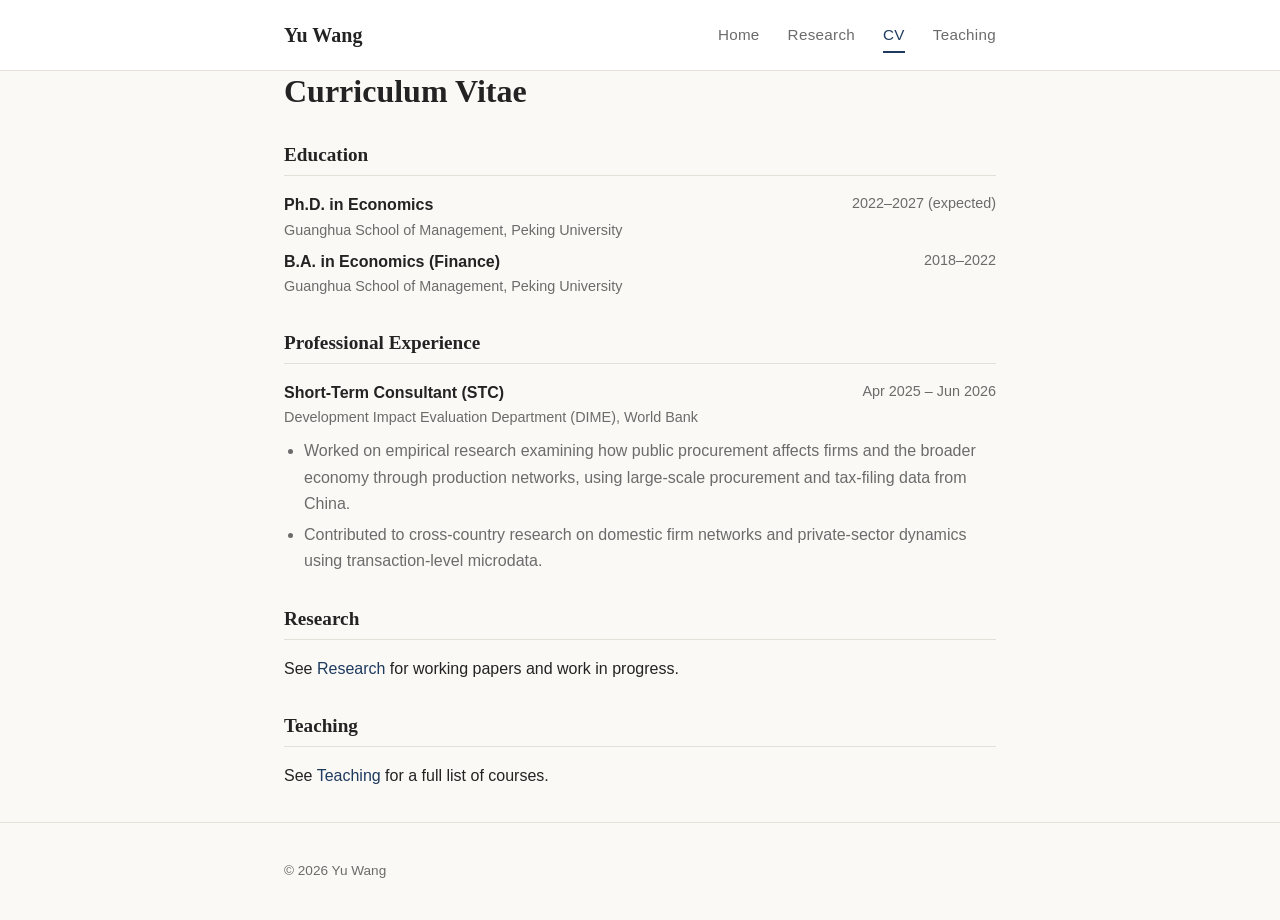
==== cv.html @ 2f106c81 "Initial personal academic website Static HTML/CSS/JS site with Home, Research, CV, and Teaching page" ====
<!DOCTYPE html>
<html lang="en">
<head>
<meta charset="UTF-8">
<meta name="viewport" content="width=device-width, initial-scale=1.0">
<title>CV</title>
<link rel="stylesheet" href="css/style.css">
</head>
<body>
<header class="site-header">
  <div class="container header-inner">
    <a href="index.html" class="site-name">Yu Wang</a>
    <button class="nav-toggle" id="navToggle" aria-label="Toggle navigation" aria-expanded="false">
      <span></span><span></span><span></span>
    </button>
    <nav class="site-nav" id="siteNav">
      <a href="index.html">Home</a>
      <a href="research.html">Research</a>
      <a href="cv.html" class="active">CV</a>
      <a href="teaching.html">Teaching</a>
    </nav>
  </div>
</header>

<main class="container">
  <h1>Curriculum Vitae</h1>

  <section class="cv-section">
    <h2>Education</h2>
    <div class="cv-item">
      <div class="cv-item-main">
        <span class="cv-role">Ph.D. in Economics</span>
        <span class="cv-org">Guanghua School of Management, Peking University</span>
      </div>
      <span class="cv-date">2022–2027 (expected)</span>
    </div>
    <div class="cv-item">
      <div class="cv-item-main">
        <span class="cv-role">B.A. in Economics (Finance)</span>
        <span class="cv-org">Guanghua School of Management, Peking University</span>
      </div>
      <span class="cv-date">2018–2022</span>
    </div>
  </section>

  <section class="cv-section">
    <h2>Professional Experience</h2>
    <div class="cv-item">
      <div class="cv-item-main">
        <span class="cv-role">Short-Term Consultant (STC)</span>
        <span class="cv-org">Development Impact Evaluation Department (DIME), World Bank</span>
      </div>
      <span class="cv-date">Apr 2025 – Jun 2026</span>
    </div>
    <ul class="cv-bullets">
      <li>Worked on empirical research examining how public procurement affects firms and the broader economy through production networks, using large-scale procurement and tax-filing data from China.</li>
      <li>Contributed to cross-country research on domestic firm networks and private-sector dynamics using transaction-level microdata.</li>
    </ul>
  </section>

  <section class="cv-section">
    <h2>Research</h2>
    <p>See <a href="research.html">Research</a> for working papers and work in progress.</p>
  </section>

  <section class="cv-section">
    <h2>Teaching</h2>
    <p>See <a href="teaching.html">Teaching</a> for a full list of courses.</p>
  </section>

  <!-- Honors & Awards: hidden until the scholarship is confirmed, then uncomment and fill in.
  <section class="cv-section">
    <h2>Honors &amp; Awards</h2>
    <div class="cv-item">
      <div class="cv-item-main">
        <span class="cv-role">[Award / Fellowship Name]</span>
        <span class="cv-org">[Awarding Institution]</span>
      </div>
      <span class="cv-date">20XX</span>
    </div>
  </section>
  -->
</main>

<footer class="site-footer">
  <div class="container">
    <p>&copy; <span id="year">2026</span> Yu Wang</p>
  </div>
</footer>

<script src="js/main.js"></script>
</body>
</html>
---- css/style.css ----
:root {
  --color-bg: #faf9f6;
  --color-surface: #ffffff;
  --color-text: #232323;
  --color-text-light: #6b6b6b;
  --color-accent: #1f3a5f;
  --color-border: #e3e0d8;
  --font-serif: Georgia, Cambria, "Times New Roman", Times, serif;
  --font-sans: -apple-system, BlinkMacSystemFont, "Segoe UI", Roboto, Helvetica, Arial, sans-serif;
  --max-width: 760px;
}

* { box-sizing: border-box; }

body {
  margin: 0;
  background: var(--color-bg);
  color: var(--color-text);
  font-family: var(--font-sans);
  line-height: 1.65;
  -webkit-font-smoothing: antialiased;
}

.container {
  max-width: var(--max-width);
  margin: 0 auto;
  padding: 0 1.5rem;
}

a {
  color: var(--color-accent);
  text-decoration: none;
}
a:hover { text-decoration: underline; }

h1, h2, h3 {
  font-family: var(--font-serif);
  font-weight: 600;
  line-height: 1.25;
}

/* Header */
.site-header {
  border-bottom: 1px solid var(--color-border);
  background: var(--color-surface);
}
.header-inner {
  display: flex;
  align-items: center;
  justify-content: space-between;
  padding-top: 1.1rem;
  padding-bottom: 1.1rem;
  flex-wrap: wrap;
}
.site-name {
  font-family: var(--font-serif);
  font-size: 1.25rem;
  font-weight: 700;
  color: var(--color-text);
}
.site-name:hover { text-decoration: none; opacity: 0.8; }

.site-nav {
  display: flex;
  gap: 1.75rem;
}
.site-nav a {
  color: var(--color-text-light);
  font-size: 0.95rem;
  letter-spacing: 0.02em;
  padding: 0.25rem 0;
  border-bottom: 2px solid transparent;
}
.site-nav a:hover { color: var(--color-accent); text-decoration: none; }
.site-nav a.active {
  color: var(--color-accent);
  border-bottom-color: var(--color-accent);
}

.nav-toggle {
  display: none;
  flex-direction: column;
  justify-content: space-between;
  width: 22px;
  height: 16px;
  background: none;
  border: none;
  cursor: pointer;
  padding: 0;
}
.nav-toggle span {
  display: block;
  height: 2px;
  width: 100%;
  background: var(--color-text);
}

/* Main */
main { padding: 3rem 0 4rem; }
main.container > h1:first-child { margin-top: 0; }

.page-intro {
  color: var(--color-text-light);
  margin-top: -0.5rem;
}

/* Home page layout */
.home-grid {
  display: flex;
  gap: 3rem;
  align-items: flex-start;
}
.home-sidebar {
  width: 220px;
  flex-shrink: 0;
}
.home-sidebar .profile-photo {
  width: 100%;
  aspect-ratio: 4 / 5;
  border-radius: 6px;
  overflow: hidden;
  background: var(--color-accent);
  margin-bottom: 1.25rem;
}
.profile-photo img {
  width: 100%;
  height: 100%;
  object-fit: cover;
  display: block;
}
.profile-photo.no-photo img { display: none; }

.home-sidebar h1 { margin: 0 0 0.3rem; font-size: 1.6rem; }
.subtitle {
  color: var(--color-text-light);
  margin: 0 0 1rem;
  font-size: 0.95rem;
}

.home-main { flex: 1; min-width: 0; }
.bio { margin: 2rem 0 2rem; font-size: 1.05rem; }
.bio p { margin: 0 0 0.75rem; }
.bio p:last-child { margin-bottom: 0; }

.links-row { font-size: 0.95rem; }
.links-row .dot {
  color: var(--color-border);
  margin: 0 0.6rem;
}

/* Research page */
.research-section { margin-bottom: 2.5rem; }
.research-section h2 {
  font-size: 1.3rem;
  border-bottom: 1px solid var(--color-border);
  padding-bottom: 0.5rem;
  margin-bottom: 1.25rem;
}
.paper-entry { margin-bottom: 1.75rem; }
.paper-title { font-size: 1.05rem; margin: 0 0 0.3rem; }
.paper-meta {
  color: var(--color-text-light);
  font-style: italic;
  font-size: 0.9rem;
  margin: 0 0 0.5rem;
}
.paper-abstract { margin: 0 0 0.5rem; }
.paper-links { font-size: 0.9rem; }
.paper-links .dot { color: var(--color-border); margin: 0 0.6rem; }

/* CV page */
.cv-section { margin: 2rem 0; }
.cv-section h2 {
  font-size: 1.2rem;
  border-bottom: 1px solid var(--color-border);
  padding-bottom: 0.5rem;
  margin-bottom: 1rem;
}
.cv-item {
  display: flex;
  justify-content: space-between;
  gap: 1rem;
  margin-bottom: 0.4rem;
  flex-wrap: wrap;
}

/* The home page's right column is narrower than the CV page, so role/org
   plus date don't reliably fit on one line. Stack date below instead of
   letting it wrap inconsistently from entry to entry. */
.home-main .cv-item {
  flex-direction: column;
  align-items: flex-start;
  gap: 0.15rem;
}
.cv-item-main { display: flex; flex-direction: column; }
.cv-role { font-weight: 600; }
.cv-org { color: var(--color-text-light); font-size: 0.9rem; }
.cv-date {
  color: var(--color-text-light);
  font-size: 0.9rem;
  white-space: nowrap;
}
.cv-bullets {
  margin: 0.5rem 0 1.25rem;
  padding-left: 1.25rem;
  color: var(--color-text-light);
}
.cv-bullets li { margin-bottom: 0.3rem; }

/* Footer */
.site-footer {
  border-top: 1px solid var(--color-border);
  padding: 1.5rem 0;
  color: var(--color-text-light);
  font-size: 0.85rem;
}

/* Mobile */
@media (max-width: 700px) {
  .nav-toggle { display: flex; }
  .site-nav {
    display: none;
    flex-direction: column;
    gap: 0.75rem;
    width: 100%;
    padding-top: 0.75rem;
  }
  .site-nav.open { display: flex; }
  .home-grid { flex-direction: column; align-items: center; }
  .home-sidebar { width: 100%; max-width: 260px; text-align: center; }
  .home-main { width: 100%; }
}
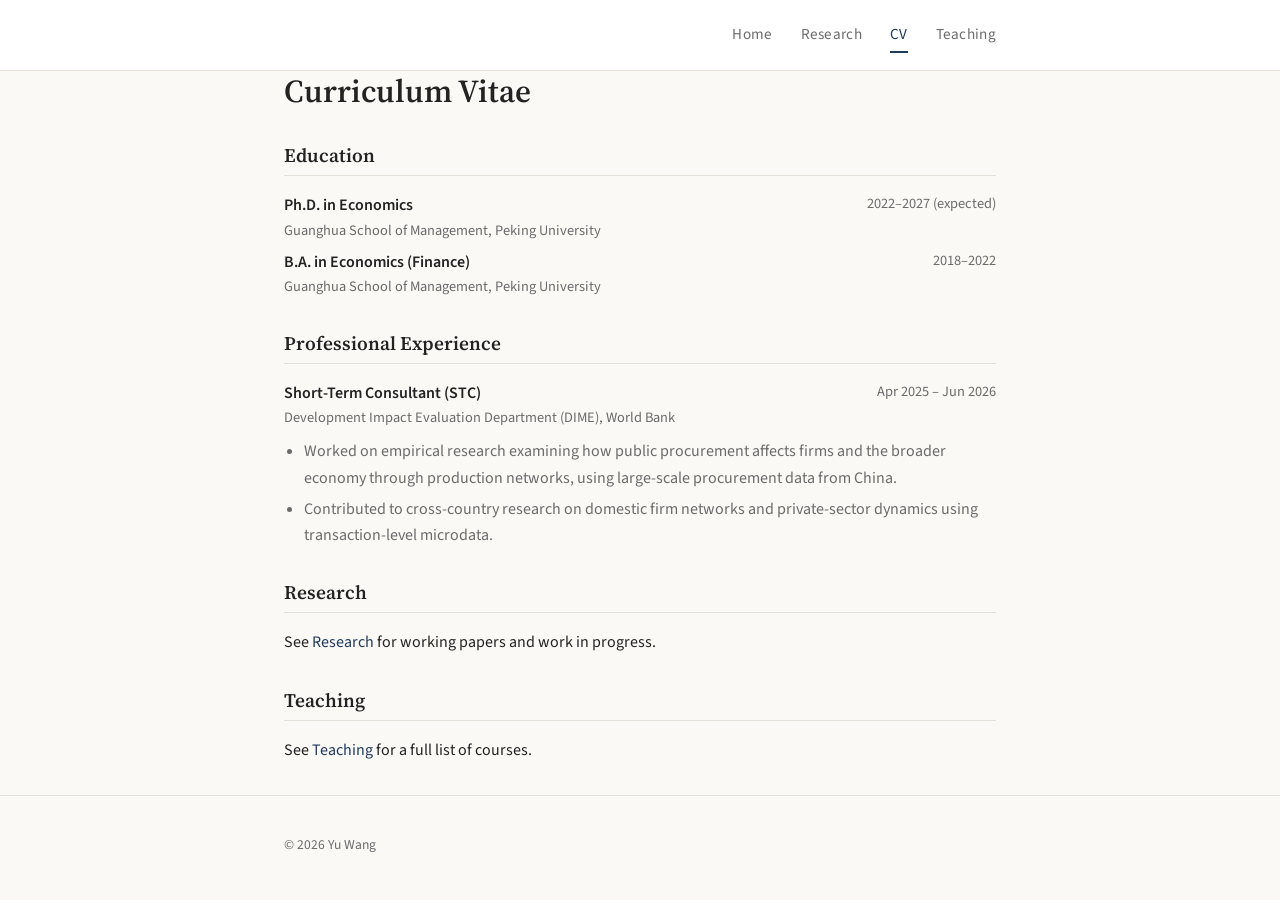
==== commit 44885b7b: "Update fonts, simplify header, compress photo, edit paper title - Switch to Source Serif 4 / Source " ====
--- a/cv.html
+++ b/cv.html
@@ -4,12 +4,14 @@
 <meta charset="UTF-8">
 <meta name="viewport" content="width=device-width, initial-scale=1.0">
 <title>CV</title>
+<link rel="preconnect" href="https://fonts.googleapis.com">
+<link rel="preconnect" href="https://fonts.gstatic.com" crossorigin>
+<link href="https://fonts.googleapis.com/css2?family=Source+Sans+3:ital,wght@0,400;0,600;1,400&family=Source+Serif+4:wght@600;700&display=swap" rel="stylesheet">
 <link rel="stylesheet" href="css/style.css">
 </head>
 <body>
 <header class="site-header">
   <div class="container header-inner">
-    <a href="index.html" class="site-name">Yu Wang</a>
     <button class="nav-toggle" id="navToggle" aria-label="Toggle navigation" aria-expanded="false">
       <span></span><span></span><span></span>
     </button>
@@ -53,7 +55,7 @@
       <span class="cv-date">Apr 2025 – Jun 2026</span>
     </div>
     <ul class="cv-bullets">
-      <li>Worked on empirical research examining how public procurement affects firms and the broader economy through production networks, using large-scale procurement and tax-filing data from China.</li>
+      <li>Worked on empirical research examining how public procurement affects firms and the broader economy through production networks, using large-scale procurement data from China.</li>
       <li>Contributed to cross-country research on domestic firm networks and private-sector dynamics using transaction-level microdata.</li>
     </ul>
   </section>
--- a/css/style.css
+++ b/css/style.css
@@ -5,8 +5,8 @@
   --color-text-light: #6b6b6b;
   --color-accent: #1f3a5f;
   --color-border: #e3e0d8;
-  --font-serif: Georgia, Cambria, "Times New Roman", Times, serif;
-  --font-sans: -apple-system, BlinkMacSystemFont, "Segoe UI", Roboto, Helvetica, Arial, sans-serif;
+  --font-serif: "Source Serif 4", Georgia, Cambria, "Times New Roman", Times, serif;
+  --font-sans: "Source Sans 3", -apple-system, BlinkMacSystemFont, "Segoe UI", Roboto, Helvetica, Arial, sans-serif;
   --max-width: 760px;
 }
 
@@ -47,18 +47,11 @@
 .header-inner {
   display: flex;
   align-items: center;
-  justify-content: space-between;
+  justify-content: flex-end;
   padding-top: 1.1rem;
   padding-bottom: 1.1rem;
   flex-wrap: wrap;
 }
-.site-name {
-  font-family: var(--font-serif);
-  font-size: 1.25rem;
-  font-weight: 700;
-  color: var(--color-text);
-}
-.site-name:hover { text-decoration: none; opacity: 0.8; }
 
 .site-nav {
   display: flex;
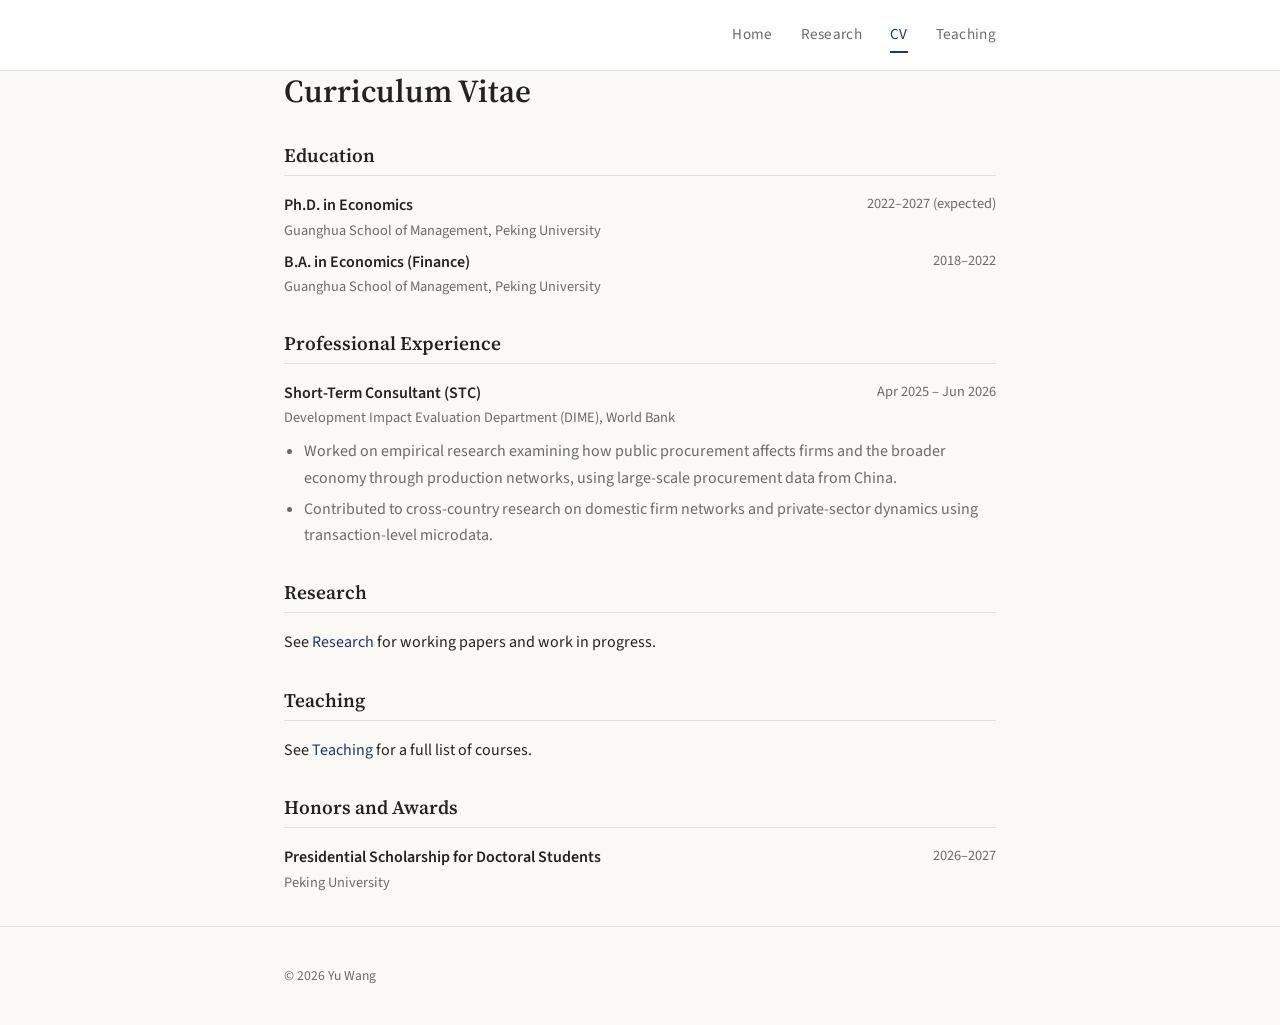
==== commit d5ee45d0: "Add Honors and Awards section to CV" ====
--- a/cv.html
+++ b/cv.html
@@ -70,18 +70,16 @@
     <p>See <a href="teaching.html">Teaching</a> for a full list of courses.</p>
   </section>
 
-  <!-- Honors & Awards: hidden until the scholarship is confirmed, then uncomment and fill in.
   <section class="cv-section">
-    <h2>Honors &amp; Awards</h2>
+    <h2>Honors and Awards</h2>
     <div class="cv-item">
       <div class="cv-item-main">
-        <span class="cv-role">[Award / Fellowship Name]</span>
-        <span class="cv-org">[Awarding Institution]</span>
+        <span class="cv-role">Presidential Scholarship for Doctoral Students</span>
+        <span class="cv-org">Peking University</span>
       </div>
-      <span class="cv-date">20XX</span>
+      <span class="cv-date">2026–2027</span>
     </div>
   </section>
-  -->
 </main>
 
 <footer class="site-footer">
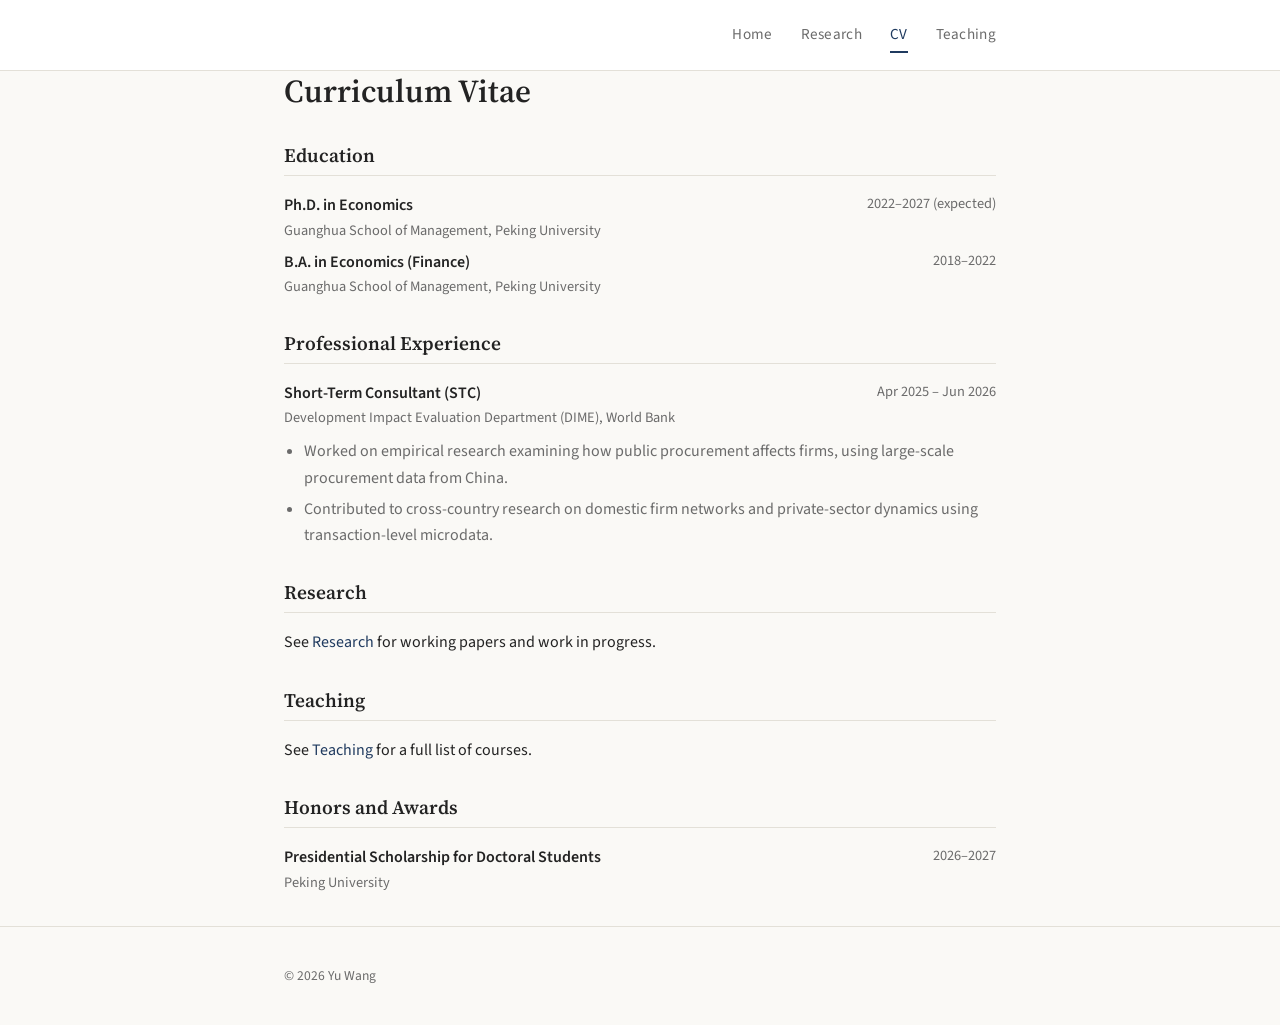
==== commit d6e9f1b4: "Update procurement research description in CV" ====
--- a/cv.html
+++ b/cv.html
@@ -3,7 +3,7 @@
 <head>
 <meta charset="UTF-8">
 <meta name="viewport" content="width=device-width, initial-scale=1.0">
-<title>CV</title>
+<title>CV | Yu Wang, Economics Ph.D. Candidate, Peking University</title>
 <link rel="preconnect" href="https://fonts.googleapis.com">
 <link rel="preconnect" href="https://fonts.gstatic.com" crossorigin>
 <link href="https://fonts.googleapis.com/css2?family=Source+Sans+3:ital,wght@0,400;0,600;1,400&family=Source+Serif+4:wght@600;700&display=swap" rel="stylesheet">
@@ -55,7 +55,7 @@
       <span class="cv-date">Apr 2025 – Jun 2026</span>
     </div>
     <ul class="cv-bullets">
-      <li>Worked on empirical research examining how public procurement affects firms and the broader economy through production networks, using large-scale procurement data from China.</li>
+      <li>Worked on empirical research examining how public procurement affects firms, using large-scale procurement data from China.</li>
       <li>Contributed to cross-country research on domestic firm networks and private-sector dynamics using transaction-level microdata.</li>
     </ul>
   </section>
